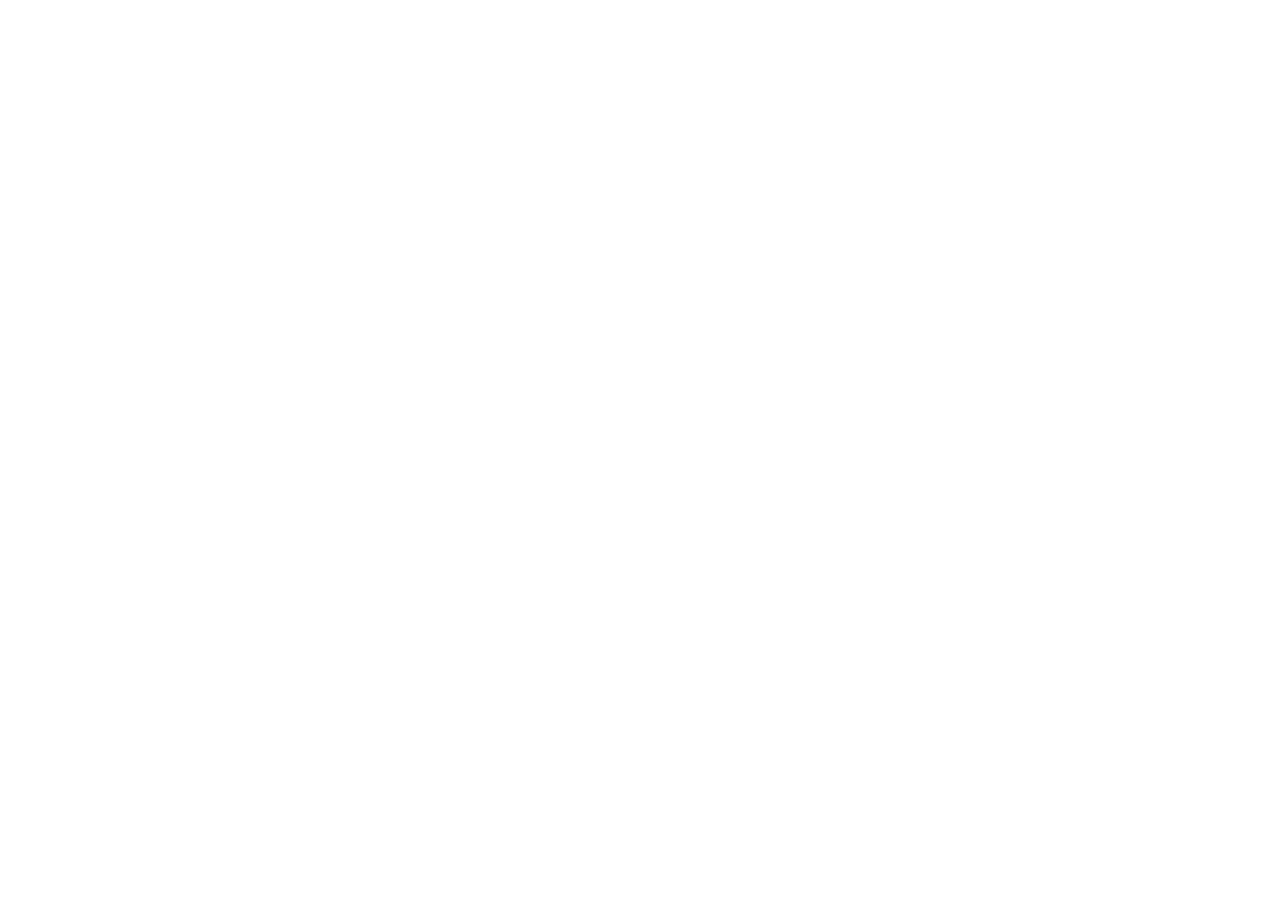
==== about/index.html @ bda0b1a1 "feat: add base structure" ====
<!DOCTYPE html>
<html lang="en">

<head>
   <meta charset="UTF-8">
   <meta name="viewport" content="width=device-width, initial-scale=1.0">
   <title>HTML Lab | About</title>
</head>

<body>

</body>

</html>
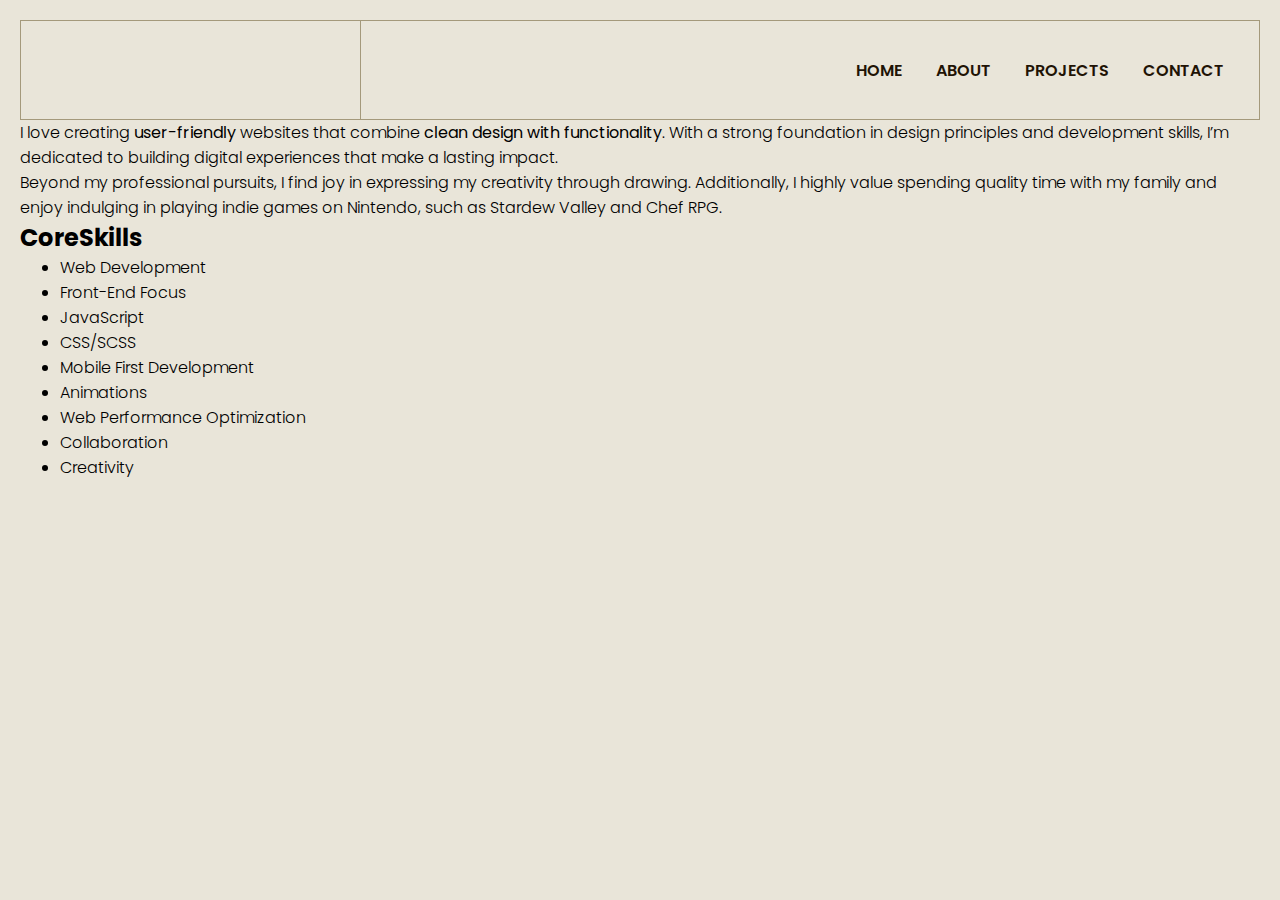
==== commit 8e570359: "feat: add about HTML content" ====
--- a/about/index.html
+++ b/about/index.html
@@ -5,9 +5,69 @@
    <meta charset="UTF-8">
    <meta name="viewport" content="width=device-width, initial-scale=1.0">
    <title>HTML Lab | About</title>
+
+   <link href="../css/main.css" rel="stylesheet">
 </head>
 
 <body>
+   <!-- navigation -->
+   <header>
+      <div class="logo">
+         <h1>
+            <a href="/"><img src="../images/logo.svg" alt="logo"></a>
+         </h1>
+      </div>
+      <nav>
+         <ul>
+            <li><a href="/">Home</a></li>
+            <li><a href="../about/">About</a></li>
+            <li><a href="../projects/">Projects</a></li>
+            <li><a href="../contact/">Contact</a></li>
+         </ul>
+      </nav>
+   </header>
+
+   <!-- about page section -->
+   <div class="container">
+      <main>
+         <section class="about-page">
+            <div class="about-page-content">
+               <p>I love creating <strong>user-friendly</strong> websites that combine <strong>clean design with
+                     functionality</strong>. With
+                  a strong foundation in design principles and development skills, I’m dedicated to building digital
+                  experiences that make a lasting impact.
+               </p>
+               <p>
+                  Beyond my professional pursuits, I find joy in expressing my creativity through drawing.
+                  Additionally,
+                  I highly value
+                  spending quality time with my family and enjoy indulging in playing indie games on Nintendo, such
+                  as
+                  Stardew Valley and Chef RPG.
+               </p>
+            </div>
+            <div class="about-page-skills">
+               <h2><span>Core</span>Skills</h2>
+               <div class="skills-lists">
+                  <ul>
+                     <li class="button">Web Development</li>
+                     <li class="button">Front-End Focus</li>
+                     <li class="button">JavaScript</li>
+                     <li class="button">CSS/SCSS</li>
+                     <li class="button">Mobile First Development</li>
+                     <li class="button">Animations</li>
+                     <li class="button">Web Performance Optimization</li>
+                     <li class="button">Collaboration</li>
+                     <li class="button">Creativity</li>
+                  </ul>
+               </div>
+            </div>
+
+         </section>
+      </main>
+
+   </div>
+
 
 </body>
 
--- a/css/main.css
+++ b/css/main.css
@@ -0,0 +1,151 @@
+@import url('https://fonts.googleapis.com/css2?family=Kalnia:wght@600;700&family=Poppins:wght@300;400;600;800&display=swap');
+
+* {
+   margin: 0;
+   box-sizing: border-box;
+}
+
+html {
+   font-size: 16px;
+   font-family: "Poppins", sans-serif;
+   font-weight: 300;
+   font-style: normal;
+   background-color: #E9E5D9;
+   padding: 20px;
+}
+
+
+/* ------ header ------ */
+header {
+   display: flex;
+   flex-wrap: wrap;
+   justify-content: space-between;
+   align-items: center;
+   height: 100px;
+   border: 0.5px solid #A4997B;
+}
+
+.logo {
+   flex: 0 0 340px;
+   text-align: center;
+   height: 100%;
+   display: flex;
+   justify-content: center;
+   align-items: center;
+   border-right: 0.5px solid #A4997B;
+}
+
+nav {
+   flex: 1;
+   text-align: right;
+   padding-right: 20px;
+}
+
+nav ul {
+   padding: 0;
+   list-style: none;
+   display: block;
+}
+
+nav ul li {
+   display: inline-block;
+}
+
+nav ul li a {
+   color: #1F1305;
+   font-weight: 600;
+   padding: 10px 15px 8px;
+   text-transform: uppercase;
+   text-decoration: none;
+}
+
+h1 {
+   font-family: "Kalnia", serif;
+   font-size: 1.8em;
+   font-optical-sizing: auto;
+   font-weight: 600;
+   font-style: normal;
+   font-variation-settings:
+      "wdth" 100;
+}
+
+h1 a {
+   color: #1F1305;
+   text-decoration: none;
+}
+
+section.page-hero {
+   display: flex;
+   flex-wrap: nowrap;
+   justify-content: flex-end;
+   height: calc(100vh - 140px);
+   gap: 50px;
+   border-inline: 0.5px solid #A4997B;
+   border-bottom: 0.5px solid #A4997B;
+}
+
+.page-hero-header,
+.page-hero-content {
+   display: flex;
+   flex-direction: column;
+   justify-content: flex-end;
+   padding: 20px;
+}
+
+.page-hero-header {
+   order: 1;
+   flex: 1;
+   align-items: flex-end;
+   text-align: right;
+}
+
+.page-hero-content {
+   flex: 0 0 340px;
+   border-right: 0.5px solid #A4997B;
+}
+
+.page-hero-header h2 {
+   font-family: "Kalnia", serif;
+   font-weight: 700;
+   text-transform: uppercase;
+   font-size: 10em;
+   color: #1F1305;
+   line-height: 0.85;
+   letter-spacing: 0.90625rem;
+   max-width: 700px;
+}
+
+.page-hero-header h3 {
+   font-size: 3em;
+   font-weight: 800;
+   line-height: 1.2;
+   letter-spacing: 1.2rem;
+   text-transform: uppercase;
+   margin-top: 10px;
+   margin-right: auto;
+   word-break: break-word;
+   color: #E9E5D9;
+   -webkit-text-stroke-width: 1px;
+   -webkit-text-stroke-color: #1F1305;
+}
+
+.page-hero-buttons {
+   margin-top: 30px;
+}
+
+a.button {
+   color: #fff;
+   text-decoration: none;
+   margin: 0;
+   border: 0;
+   padding: 5px 25px;
+   background-color: #D8BC8C;
+   border-radius: 2rem;
+   font-family: inherit;
+   font-weight: 300;
+   font-size: 0.9rem;
+}
+
+a.button+a.button {
+   margin-left: 5px;
+}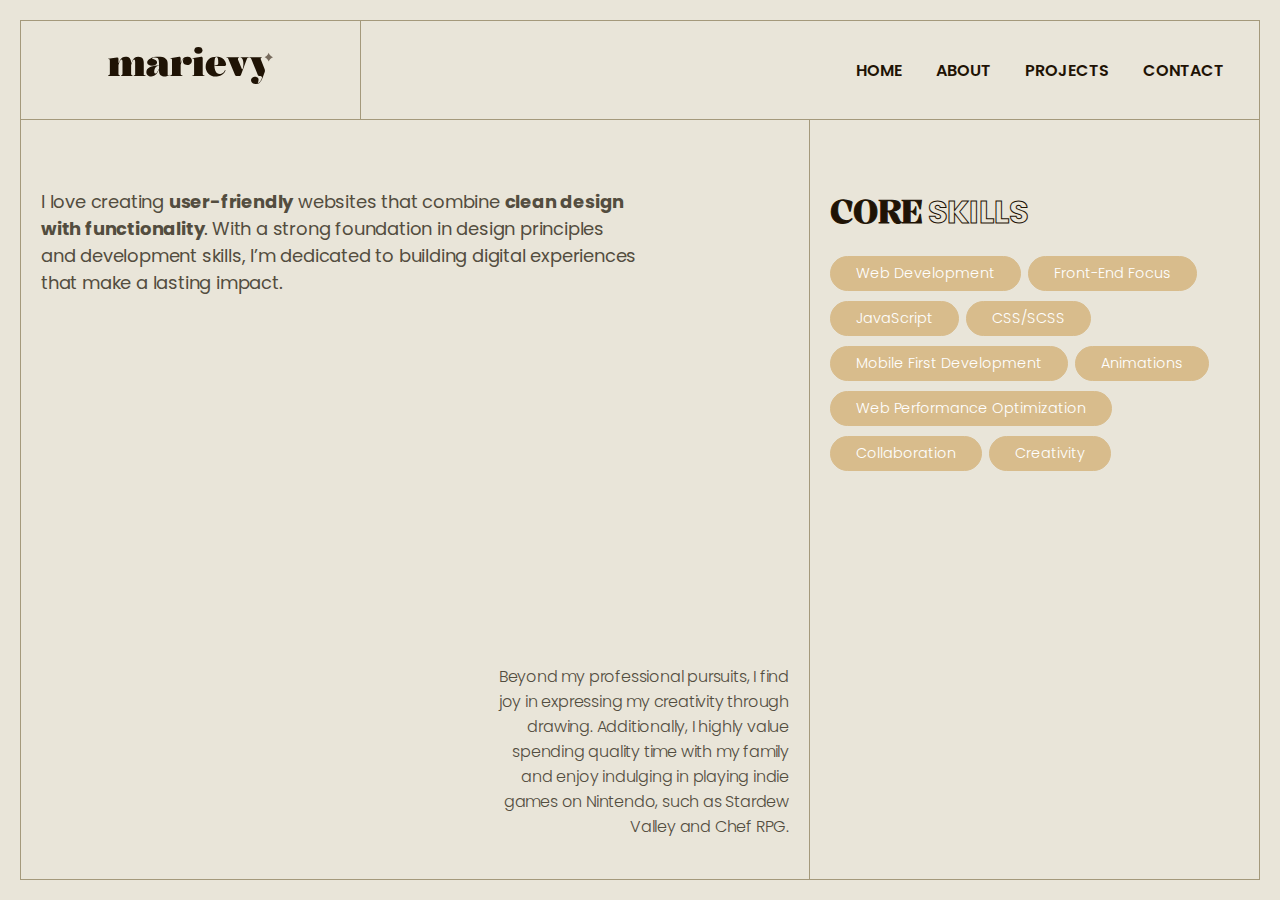
==== commit f5cc352a: "refactor: change all home/logo link" ====
--- a/about/index.html
+++ b/about/index.html
@@ -14,12 +14,12 @@
    <header>
       <div class="logo">
          <h1>
-            <a href="/"><img src="../images/logo.svg" alt="logo"></a>
+            <a href="/CPRG-219-HTML-Lab/"><img src="../images/logo.svg" alt="logo"></a>
          </h1>
       </div>
       <nav>
          <ul>
-            <li><a href="/">Home</a></li>
+            <li><a href="/CPRG-219-HTML-Lab/">Home</a></li>
             <li><a href="../about/">About</a></li>
             <li><a href="../projects/">Projects</a></li>
             <li><a href="../contact/">Contact</a></li>
--- a/css/main.css
+++ b/css/main.css
@@ -35,6 +35,10 @@
    border-right: 0.5px solid #A4997B;
 }
 
+.logo img {
+   width: 55%;
+}
+
 nav {
    flex: 1;
    text-align: right;
@@ -57,6 +61,12 @@
    padding: 10px 15px 8px;
    text-transform: uppercase;
    text-decoration: none;
+   transition: color 0.3s ease;
+}
+
+nav ul li a:hover,
+nav ul li:active {
+   color: #D8BC8C;
 }
 
 h1 {
@@ -74,7 +84,16 @@
    text-decoration: none;
 }
 
-section.page-hero {
+ul,
+ol {
+   padding: 0;
+   list-style: none;
+}
+
+section.page-hero,
+section.about-page,
+section.projects-page,
+section.contact-page {
    display: flex;
    flex-wrap: nowrap;
    justify-content: flex-end;
@@ -84,6 +103,8 @@
    border-bottom: 0.5px solid #A4997B;
 }
 
+
+/* ------ HOME ------ */
 .page-hero-header,
 .page-hero-content {
    display: flex;
@@ -101,6 +122,7 @@
 
 .page-hero-content {
    flex: 0 0 340px;
+   color: #534D3F;
    border-right: 0.5px solid #A4997B;
 }
 
@@ -133,19 +155,248 @@
    margin-top: 30px;
 }
 
-a.button {
+a.button,
+.button {
    color: #fff;
    text-decoration: none;
    margin: 0;
    border: 0;
-   padding: 5px 25px;
+   padding: 6px 25px;
+   border: 1px solid #D8BC8C;
    background-color: #D8BC8C;
    border-radius: 2rem;
    font-family: inherit;
    font-weight: 300;
    font-size: 0.9rem;
+   transition: all 0.3s ease-in;
+}
+
+a.button:hover {
+   background-color: transparent;
+   color: #534D3F;
 }
 
 a.button+a.button {
    margin-left: 5px;
+}
+
+/* ------ ABOUT ------ */
+section.about-page {
+   gap: 0;
+}
+
+.about-page-content,
+.about-page-skills {
+   padding: 20px;
+}
+
+.about-page-content {
+   flex: 1;
+   display: flex;
+   flex-direction: column;
+   justify-content: space-between;
+}
+
+.about-page-content p:first-of-type,
+.about-page-skills h2 {
+   padding-top: 3rem;
+}
+
+.about-page-content p {
+   color: #534D3F;
+   font-size: 1.125rem;
+   font-weight: 400;
+   letter-spacing: -0.2px;
+   margin-bottom: 20px;
+   max-width: 600px;
+}
+
+.about-page-content p+p {
+   font-size: 1em;
+   font-weight: 330;
+   margin-left: auto;
+   max-width: 300px;
+   text-align: right;
+}
+
+.about-page-skills {
+   flex: 0 0 450px;
+   border-left: 0.5px solid #A4997B;
+}
+
+.about-page-skills .skills-lists {
+   margin-bottom: 3em;
+}
+
+.about-page-skills h2 {
+   color: #E9E5D9;
+   font-family: inherit;
+   font-size: 2em;
+   margin-bottom: 20px;
+   text-transform: uppercase;
+   word-break: break-word;
+   -webkit-text-stroke-width: 1px;
+   -webkit-text-stroke-color: #1F1305;
+}
+
+.about-page-skills h2 span {
+   color: #1F1305;
+   margin-right: 5px;
+   font-family: "Kalnia", serif;
+   font-weight: 600;
+   text-transform: uppercase;
+}
+
+.skills-lists ul {
+   display: flex;
+   flex-wrap: wrap;
+   gap: 10px 7px;
+}
+
+/* ------ PROJECTS ------ */
+
+section.projects-page {
+   flex-direction: column;
+   justify-content: flex-start;
+   height: auto;
+}
+
+.projects-page-header h2 {
+   font-family: "Kalnia", serif;
+   font-weight: 700;
+   text-transform: uppercase;
+   font-size: 5em;
+   color: #1F1305;
+   line-height: 0.85;
+   max-width: 700px;
+   margin-bottom: 30px;
+}
+
+.projects-page-content {
+   display: flex;
+}
+
+table.projects {
+   flex: 1;
+   margin-inline: auto;
+   table-layout: fixed;
+   width: 100%;
+   padding: 20px;
+}
+
+table.projects td {
+   padding-inline: 10px;
+}
+
+table.projects img {
+   border: 0.5px solid #534D3F;
+   border-radius: 5px;
+   padding: 10px;
+   margin-bottom: 20px;
+   width: 100%;
+}
+
+table.projects td div.project-title {
+   font-weight: 700;
+   text-transform: uppercase;
+   font-size: 1.6em;
+   color: #1F1305;
+   line-height: 0.85;
+   max-width: 700px;
+   margin-bottom: 25px;
+}
+
+table.projects td div.project-details {
+   margin-bottom: 40px;
+}
+
+.projects-process {
+   flex: 0 0 520px;
+   margin-inline: auto;
+   max-width: 1180px;
+   padding: 20px;
+   border-left: 0.5px solid #A4997B;
+}
+
+.projects-process h3 {
+   color: #E9E5D9;
+   font-family: inherit;
+   font-size: 2.4em;
+   line-height: 1;
+   margin-bottom: 30px;
+   text-transform: uppercase;
+   word-break: break-word;
+   -webkit-text-stroke-width: 1px;
+   -webkit-text-stroke-color: #1F1305;
+}
+
+.projects-process ol li {
+   margin-bottom: 15px;
+   text-transform: uppercase;
+   color: #534D3F;
+}
+
+.projects-process ol li span {
+   display: block;
+   text-transform: none;
+   color: #1F1305;
+}
+
+/* ------ CONTACT ------ */
+section.contact-page {
+   flex-direction: column;
+   justify-content: center;
+   align-items: center;
+   padding-top: 3rem;
+}
+
+.contact-page-header {
+   font-family: "Kalnia", serif;
+   font-weight: 700;
+   text-transform: uppercase;
+   font-size: 4em;
+   color: #1F1305;
+   line-height: 0.85;
+   margin-bottom: 25px;
+}
+
+.contact-content {
+   display: flex;
+   justify-content: space-between;
+   width: 900px;
+   text-align: center;
+}
+
+.contact-content h3 {
+   color: #E9E5D9;
+   font-family: inherit;
+   font-size: 2.4em;
+   line-height: 1;
+   margin-bottom: 20px;
+   text-transform: uppercase;
+   word-break: break-word;
+   -webkit-text-stroke-width: 1px;
+   -webkit-text-stroke-color: #1F1305;
+}
+
+.contact-content .contact-address a {
+   color: inherit;
+   text-decoration: none;
+   transition: color 0.3s ease;
+}
+
+.contact-content .contact-address a:hover {
+   color: #D8BC8C;
+}
+
+
+.contact-social .social-list {
+   display: flex;
+   justify-content: center;
+   gap: 10px;
+}
+
+.contact-social .social-list img {
+   max-width: 25px;
+   height: 25px;
 }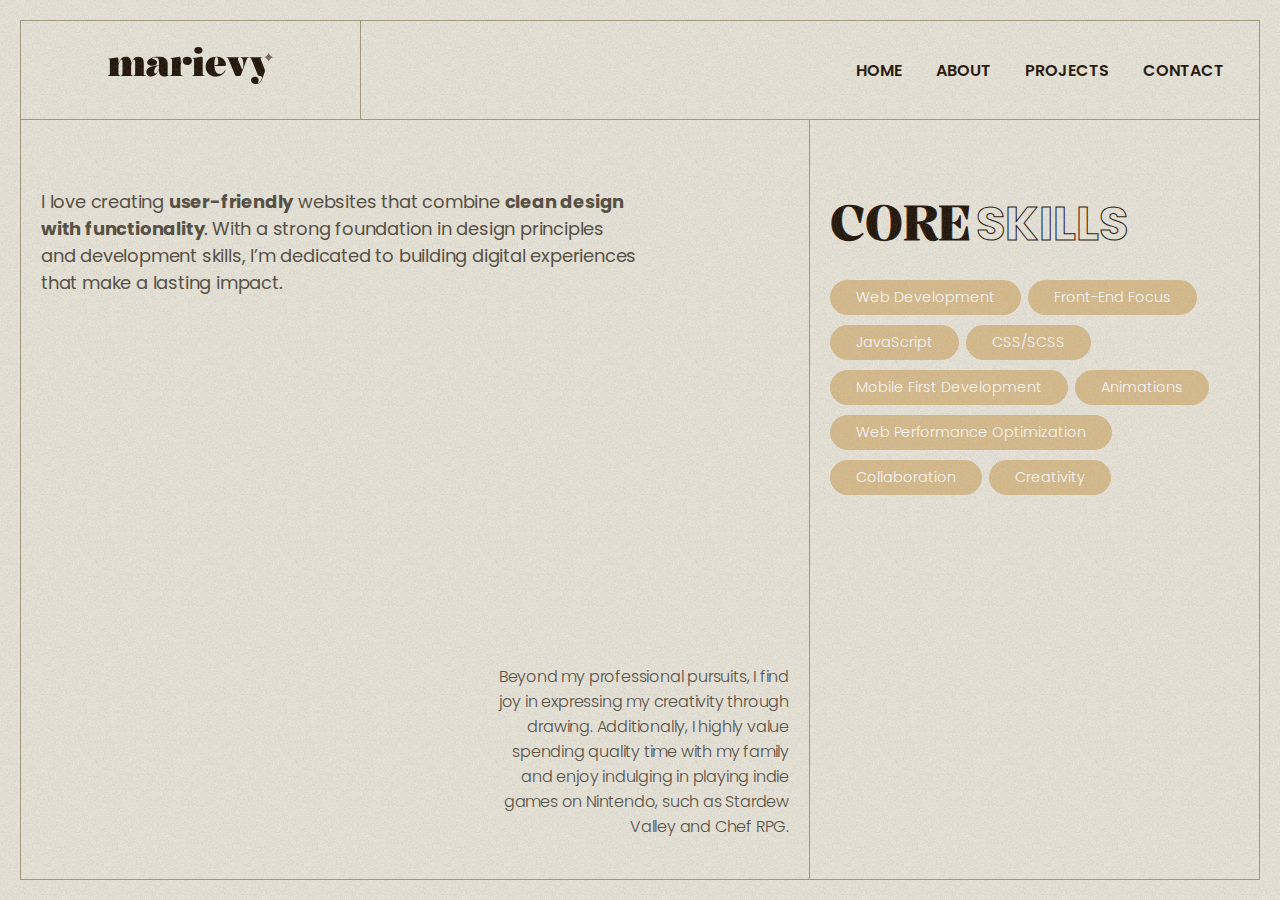
==== commit a6cf3a05: "style: add noise bg animation" ====
--- a/about/index.html
+++ b/about/index.html
@@ -64,11 +64,9 @@
             </div>
 
          </section>
+         <div class="noise"></div>
       </main>
-
    </div>
-
-
 </body>
 
 </html>--- a/css/main.css
+++ b/css/main.css
@@ -12,6 +12,21 @@
    font-style: normal;
    background-color: #E9E5D9;
    padding: 20px;
+}
+
+.noise {
+   position: fixed;
+   z-index: 9999;
+   top: -300%;
+   left: -150%;
+   height: 600%;
+   width: 600%;
+   animation: grain 7s steps(10) infinite;
+   background-image: url(/images/noise.png);
+   background-size: 200px;
+   background-repeat: repeat;
+   opacity: .25;
+   pointer-events: none;
 }
 
 
@@ -153,6 +168,7 @@
 
 .page-hero-buttons {
    margin-top: 30px;
+   display: flex;
 }
 
 a.button,
@@ -231,10 +247,10 @@
 .about-page-skills h2 {
    color: #E9E5D9;
    font-family: inherit;
-   font-size: 2em;
+   font-size: 3em;
    margin-bottom: 20px;
    text-transform: uppercase;
-   word-break: break-word;
+   /* word-break: break-word; */
    -webkit-text-stroke-width: 1px;
    -webkit-text-stroke-color: #1F1305;
 }
@@ -296,11 +312,20 @@
    width: 100%;
 }
 
+table.projects figcaption>a {
+   text-decoration: none;
+   color: #1F1305;
+   transition: color 0.3s ease;
+}
+
+table.projects figcaption>a:hover {
+   color: #D8BC8C;
+}
+
 table.projects td div.project-title {
    font-weight: 700;
    text-transform: uppercase;
    font-size: 1.6em;
-   color: #1F1305;
    line-height: 0.85;
    max-width: 700px;
    margin-bottom: 25px;
@@ -350,18 +375,20 @@
    padding-top: 3rem;
 }
 
-.contact-page-header {
+.contact-page-header h2 {
    font-family: "Kalnia", serif;
    font-weight: 700;
    text-transform: uppercase;
-   font-size: 4em;
+   font-size: 5em;
    color: #1F1305;
    line-height: 0.85;
+   text-align: center;
    margin-bottom: 25px;
 }
 
 .contact-content {
    display: flex;
+   flex-wrap: wrap;
    justify-content: space-between;
    width: 900px;
    text-align: center;
@@ -399,4 +426,294 @@
 .contact-social .social-list img {
    max-width: 25px;
    height: 25px;
+}
+
+
+/* ------ Media Queries ------ */
+
+@media (width <=1200px) {
+
+   /* home page */
+   .page-hero-header h2 {
+      font-size: 7.3em;
+      letter-spacing: 0.2rem;
+   }
+
+   .page-hero-header h3 {
+      font-size: 3em;
+   }
+
+   /* projects page */
+   .projects-page-header h2 {
+      font-size: 4em;
+   }
+
+   .projects-process {
+      flex: 0 0 400px;
+   }
+}
+
+@media (width <=1024px) {
+
+   .logo,
+   .page-hero-content {
+      flex: 0 0 240px;
+   }
+
+   /* home page */
+   section.page-hero {
+      gap: 0;
+   }
+
+   .page-hero-header h2 {
+      font-size: 6.8em;
+      letter-spacing: 0.2rem;
+      max-width: 440px;
+   }
+
+   .page-hero-header h3 {
+      font-size: 2.5em;
+      max-width: 600px;
+      margin-right: 0;
+      letter-spacing: 0.8rem;
+   }
+
+   .page-hero-buttons {
+      flex-direction: column;
+      align-items: flex-start;
+      gap: 8px;
+   }
+
+   a.button+a.button {
+      margin-left: 0;
+   }
+
+   /* about page */
+   .about-page-skills {
+      flex: 0 0 320px;
+   }
+
+   /* projects page */
+   .projects-page-header h2 {
+      font-size: 3.5em;
+   }
+
+   .projects-process {
+      flex: 0 0 320px;
+   }
+
+   /* contact page */
+   .contact-content {
+      flex-direction: column;
+      width: 100%;
+   }
+
+   .contact-page-header h2 {
+      font-size: 4.5em;
+   }
+
+   .contact-content div {
+      margin-bottom: 35px;
+   }
+
+   .contact-content h3 {
+      margin-bottom: 15px;
+   }
+}
+
+
+/* ipads, tablets 481px - 768px */
+@media (width <=768px) {
+   html {
+      font-size: 14px;
+   }
+
+   header {
+      flex-direction: column;
+      height: auto;
+   }
+
+   .logo {
+      flex: 0 0 auto;
+      height: 100px;
+      border-right: 0;
+   }
+
+   nav {
+      padding-right: 0;
+      width: 100%;
+   }
+
+   nav ul {
+      display: flex;
+      flex-direction: column;
+      align-items: center;
+   }
+
+   nav ul li {
+      padding-block: 8px;
+   }
+
+   nav ul li:last-of-type {
+      padding-bottom: 20px;
+   }
+
+   /* page hero section */
+   section.page-hero,
+   section.about-page {
+      flex-wrap: wrap;
+      height: calc(100vh - 301px);
+   }
+
+   .page-hero-header {
+      order: -1;
+   }
+
+   .page-hero-header h2 {
+      max-width: 440px;
+   }
+
+   .page-hero-header h3 {
+      letter-spacing: 0.3rem;
+      max-width: 450px;
+   }
+
+   .page-hero-content {
+      border-right: 0;
+      flex: 0 0 100%;
+      max-width: 340px;
+      margin-right: auto;
+   }
+
+   .page-hero-buttons {
+      flex-direction: row;
+   }
+
+   /* about page */
+   section.about-page {
+      height: auto;
+   }
+
+   .about-page-skills {
+      flex: 0 0 100%;
+      border-left: 0;
+   }
+
+   .about-page-content p:first-of-type,
+   .about-page-skills h2 {
+      padding-top: 2em;
+   }
+
+   /* projects page */
+   .projects-page-content {
+      flex-direction: column;
+   }
+
+   .projects-page-header h2 {
+      text-align: center;
+   }
+
+   .projects-process {
+      border-left: 0;
+   }
+
+   /* contact page */
+   section.contact-page {
+      padding-top: 8em;
+      height: calc(100vh - 100px);
+   }
+}
+
+/* Mobile devices 480px */
+@media (width <=480px) {
+
+   /* homepage */
+   .page-hero-header h2 {
+      font-size: 4.8em;
+      letter-spacing: 0.2rem;
+   }
+
+   .page-hero-header h3 {
+      font-size: 2em;
+   }
+
+   /* projects */
+   .projects-page-header h2 {
+      font-size: 2.8em;
+   }
+
+   /* contact page */
+   .contact-page-header h2 {
+      font-size: 4em;
+   }
+}
+
+/* Mobile devices 360px */
+@media (width <=360px) {
+
+   /* homepage */
+   .page-hero-header h2 {
+      font-size: 3.5em;
+      letter-spacing: 0.2rem;
+   }
+
+   .page-hero-header h3 {
+      font-size: 1.8em;
+   }
+
+   /* about page */
+   .about-page-content p:first-of-type,
+   .about-page-skills h2 {
+      padding-top: 0;
+   }
+
+   /* projects */
+   .projects-page-header h2 {
+      font-size: 2.5em;
+   }
+}
+
+/* animations */
+@keyframes grain {
+
+   0%,
+   100% {
+      transform: translate(0);
+   }
+
+   10% {
+      transform: translate(-5%, -10%);
+   }
+
+   20% {
+      transform: translate(-15%, 5%);
+   }
+
+   30% {
+      transform: translate(7%, -25%);
+   }
+
+   40% {
+      transform: translate(-5%, 25%);
+   }
+
+   50% {
+      transform: translate(-15%, 10%);
+   }
+
+   60% {
+      transform: translate(15%);
+   }
+
+   70% {
+      transform: translateY(15%);
+   }
+
+   80% {
+      transform: translate(3%, 35%);
+   }
+
+   90% {
+      transform: translate(-10%, 10%);
+   }
 }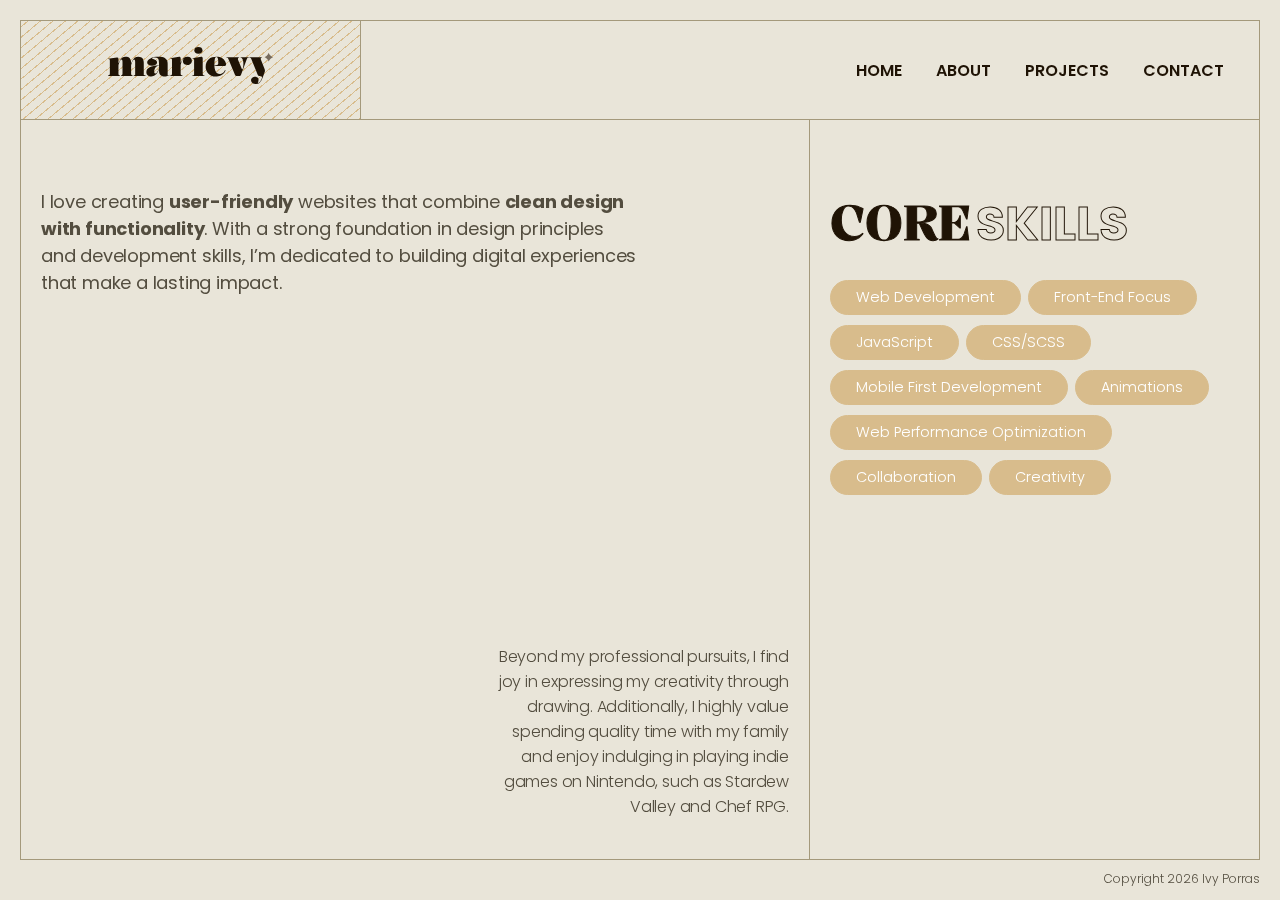
==== commit 7def0cf3: "feat: add copyright footer and script" ====
--- a/about/index.html
+++ b/about/index.html
@@ -67,6 +67,10 @@
          <div class="noise"></div>
       </main>
    </div>
+   <footer>
+      <div id="copyright"></div>
+   </footer>
+   <script src="../js/script.js"></script>
 </body>
 
 </html>--- a/css/main.css
+++ b/css/main.css
@@ -11,18 +11,18 @@
    font-weight: 300;
    font-style: normal;
    background-color: #E9E5D9;
-   padding: 20px;
+   padding: 20px 20px 10px;
 }
 
 .noise {
    position: fixed;
-   z-index: 9999;
+   z-index: -1;
    top: -300%;
    left: -150%;
    height: 600%;
    width: 600%;
    animation: grain 7s steps(10) infinite;
-   background-image: url(/images/noise.png);
+   background-image: url(/CPRG-219-HTML-Lab/images/noise.png);
    background-size: 200px;
    background-repeat: repeat;
    opacity: .25;
@@ -48,6 +48,7 @@
    justify-content: center;
    align-items: center;
    border-right: 0.5px solid #A4997B;
+   background-image: repeating-linear-gradient(140deg, #D8BC8C 12px, #D8BC8C 13px, transparent 13px, transparent 20px);
 }
 
 .logo img {
@@ -87,7 +88,6 @@
 h1 {
    font-family: "Kalnia", serif;
    font-size: 1.8em;
-   font-optical-sizing: auto;
    font-weight: 600;
    font-style: normal;
    font-variation-settings:
@@ -112,7 +112,7 @@
    display: flex;
    flex-wrap: nowrap;
    justify-content: flex-end;
-   height: calc(100vh - 140px);
+   height: calc(100vh - 160px);
    gap: 50px;
    border-inline: 0.5px solid #A4997B;
    border-bottom: 0.5px solid #A4997B;
@@ -136,6 +136,7 @@
 }
 
 .page-hero-content {
+   position: relative;
    flex: 0 0 340px;
    color: #534D3F;
    border-right: 0.5px solid #A4997B;
@@ -160,7 +161,7 @@
    text-transform: uppercase;
    margin-top: 10px;
    margin-right: auto;
-   word-break: break-word;
+   overflow-wrap: anywhere;
    color: #E9E5D9;
    -webkit-text-stroke-width: 1px;
    -webkit-text-stroke-color: #1F1305;
@@ -196,6 +197,39 @@
    margin-left: 5px;
 }
 
+.circle {
+   position: absolute;
+   top: calc(50% - 150px);
+   right: -100px;
+   width: 200px;
+   height: 200px;
+}
+
+.circle .circle--inner,
+.circle .circle--outer {
+   position: absolute;
+}
+
+
+.circle .circle--inner {
+   top: 0;
+   left: 0;
+   width: 100%;
+   height: 100%;
+   background-image: radial-gradient(circle, #7A725B 10%, transparent 10.5%);
+   background-size: 5px 5px;
+   clip-path: circle(50% at 50% 50%);
+}
+
+.circle .circle--outer {
+   top: calc(50% - 50px);
+   left: calc(50% - 50px);
+   height: 100px;
+   width: 100px;
+   background-color: #D8BC8C;
+   border-radius: 50%;
+}
+
 /* ------ ABOUT ------ */
 section.about-page {
    gap: 0;
@@ -250,7 +284,6 @@
    font-size: 3em;
    margin-bottom: 20px;
    text-transform: uppercase;
-   /* word-break: break-word; */
    -webkit-text-stroke-width: 1px;
    -webkit-text-stroke-color: #1F1305;
 }
@@ -350,7 +383,6 @@
    line-height: 1;
    margin-bottom: 30px;
    text-transform: uppercase;
-   word-break: break-word;
    -webkit-text-stroke-width: 1px;
    -webkit-text-stroke-color: #1F1305;
 }
@@ -379,7 +411,7 @@
    font-family: "Kalnia", serif;
    font-weight: 700;
    text-transform: uppercase;
-   font-size: 5em;
+   font-size: 7em;
    color: #1F1305;
    line-height: 0.85;
    text-align: center;
@@ -401,7 +433,6 @@
    line-height: 1;
    margin-bottom: 20px;
    text-transform: uppercase;
-   word-break: break-word;
    -webkit-text-stroke-width: 1px;
    -webkit-text-stroke-color: #1F1305;
 }
@@ -426,6 +457,19 @@
 .contact-social .social-list img {
    max-width: 25px;
    height: 25px;
+}
+
+
+/* ------- footer ------- */
+footer {
+   color: #534D3F;
+   font-size: 12px;
+   padding-top: 10px;
+   text-align: right;
+}
+
+footer#contact {
+   text-align: center;
 }
 
 
@@ -537,6 +581,7 @@
       flex: 0 0 auto;
       height: 100px;
       border-right: 0;
+      width: 100%;
    }
 
    nav {
@@ -562,7 +607,6 @@
    section.page-hero,
    section.about-page {
       flex-wrap: wrap;
-      height: calc(100vh - 301px);
    }
 
    .page-hero-header {
@@ -581,12 +625,20 @@
    .page-hero-content {
       border-right: 0;
       flex: 0 0 100%;
+      margin-right: auto;
+   }
+
+   .page-hero-content p {
       max-width: 340px;
-      margin-right: auto;
    }
 
    .page-hero-buttons {
       flex-direction: row;
+   }
+
+   .circle {
+      top: -40%;
+      left: 50px;
    }
 
    /* about page */
@@ -637,6 +689,10 @@
       font-size: 2em;
    }
 
+   .circle {
+      left: -20px;
+   }
+
    /* projects */
    .projects-page-header h2 {
       font-size: 2.8em;
